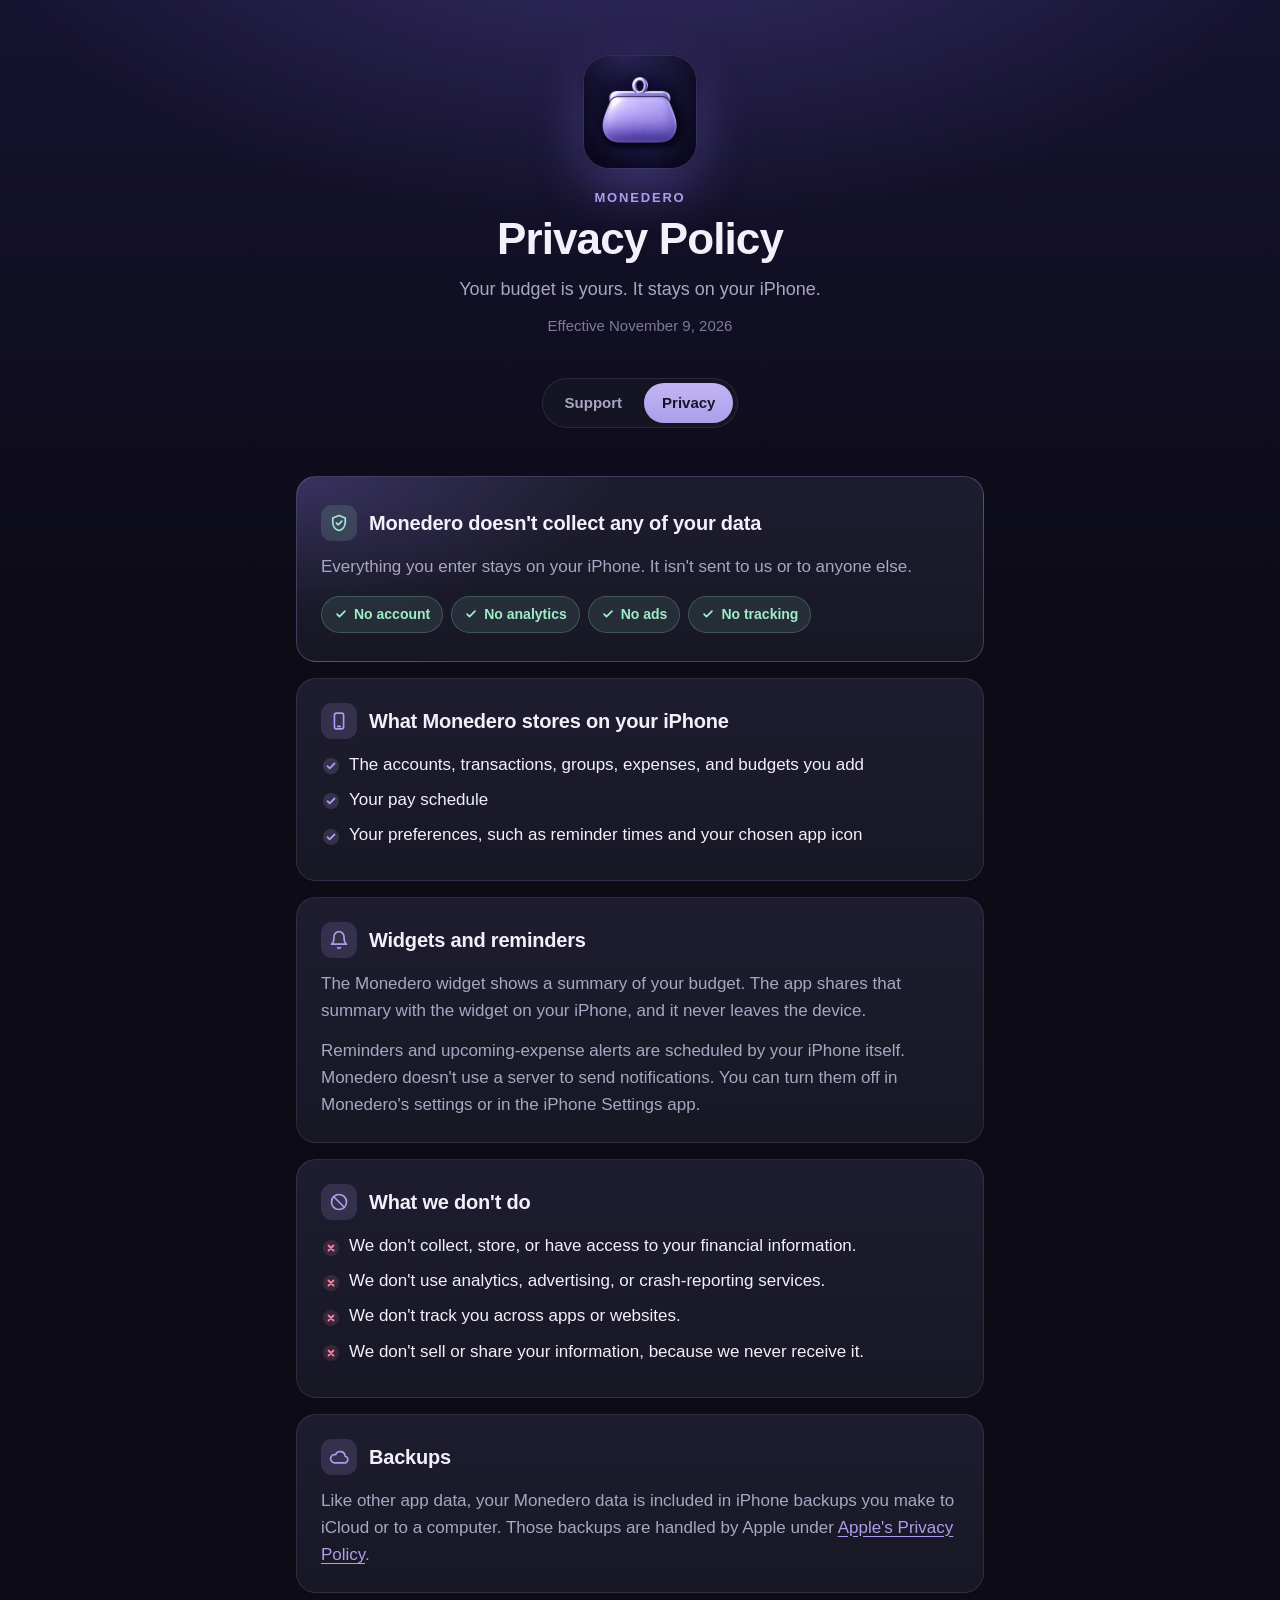
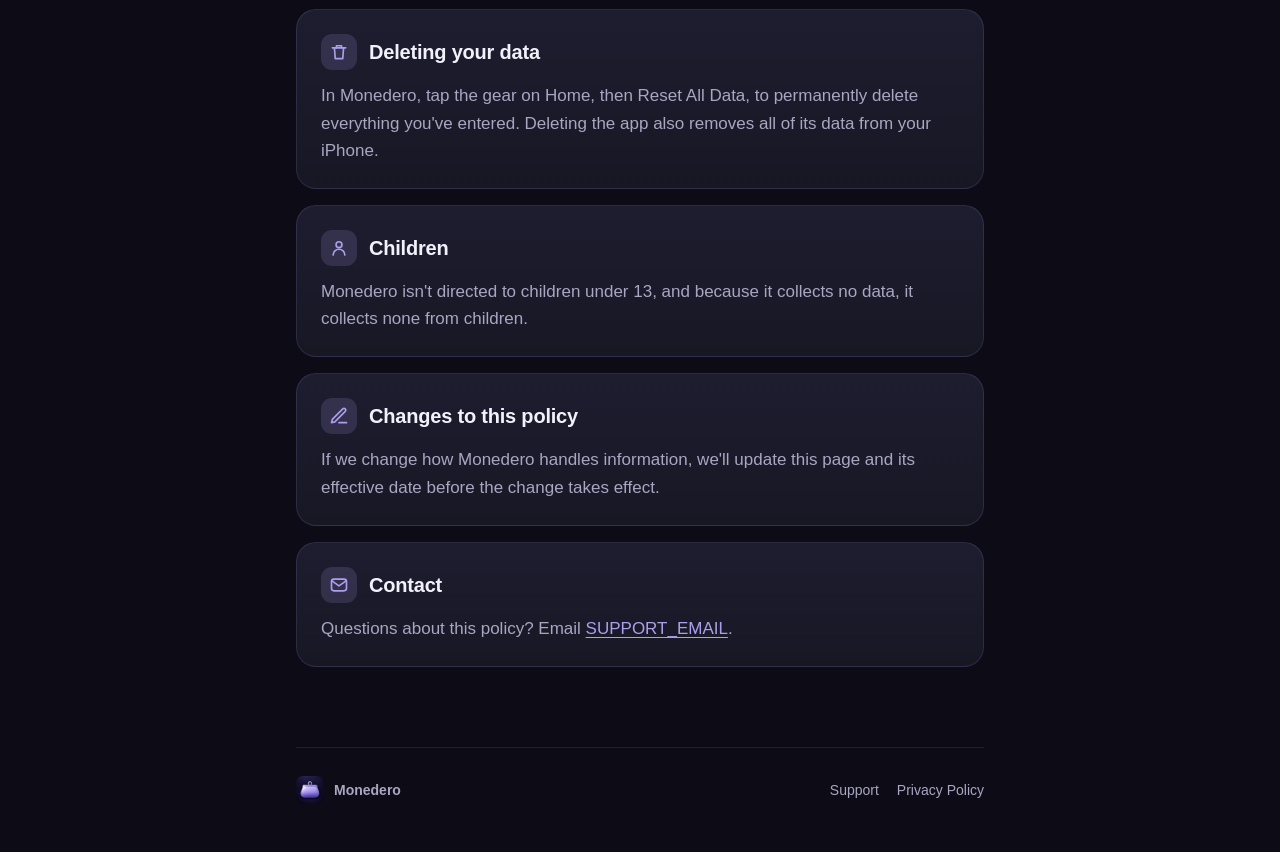
==== privacy.html @ c55773bd "Monedero support and privacy pages" ====
<!doctype html>
<html lang="en">
<head>
<meta charset="utf-8">
<meta name="viewport" content="width=device-width, initial-scale=1">
<title>Monedero Privacy Policy</title>
<meta name="description" content="Monedero doesn't collect your data. Your budget stays on your iPhone.">
<meta name="theme-color" content="#161331">
<meta property="og:title" content="Monedero Privacy Policy">
<meta property="og:description" content="Monedero doesn't collect your data. Your budget stays on your iPhone.">
<meta property="og:image" content="assets/icon-512.png">
<link rel="icon" type="image/png" href="assets/favicon.png">
<link rel="apple-touch-icon" href="assets/apple-touch-icon.png">
<link rel="stylesheet" href="styles.css">
</head>
<body>
<div class="wrap">
  <header class="hero">
    <img class="icon" src="assets/icon-256.png" srcset="assets/icon-256.png 1x, assets/icon-512.png 2x" alt="Monedero app icon">
    <p class="eyebrow">Monedero</p>
    <h1>Privacy Policy</h1>
    <p class="lede">Your budget is yours. It stays on your iPhone.</p>
    <p class="updated">Effective November 9, 2026</p>
    <nav class="tabs" aria-label="Pages">
      <a href="support.html">Support</a>
      <a href="privacy.html" aria-current="page">Privacy</a>
    </nav>
  </header>

  <main>
    <section class="card feature">
      <div class="card-head">
        <span class="badge positive" aria-hidden="true">
          <svg viewBox="0 0 24 24" fill="none" stroke="currentColor" stroke-width="2" stroke-linecap="round" stroke-linejoin="round"><path d="M12 3 4.5 6v5.5c0 4.6 3.2 8.4 7.5 9.5 4.3-1.1 7.5-4.9 7.5-9.5V6L12 3Z"/><path d="m8.8 12 2.2 2.2 4.4-4.5"/></svg>
        </span>
        <h2>Monedero doesn't collect any of your data</h2>
      </div>
      <p class="muted">Everything you enter stays on your iPhone. It isn't sent to us or to anyone else.</p>
      <ul class="chips" aria-label="What Monedero doesn't use">
        <li><svg viewBox="0 0 16 16" fill="none" stroke="currentColor" stroke-width="2" stroke-linecap="round" stroke-linejoin="round" aria-hidden="true"><path d="m3.5 8.2 2.8 2.8 6.2-6.3"/></svg>No account</li>
        <li><svg viewBox="0 0 16 16" fill="none" stroke="currentColor" stroke-width="2" stroke-linecap="round" stroke-linejoin="round" aria-hidden="true"><path d="m3.5 8.2 2.8 2.8 6.2-6.3"/></svg>No analytics</li>
        <li><svg viewBox="0 0 16 16" fill="none" stroke="currentColor" stroke-width="2" stroke-linecap="round" stroke-linejoin="round" aria-hidden="true"><path d="m3.5 8.2 2.8 2.8 6.2-6.3"/></svg>No ads</li>
        <li><svg viewBox="0 0 16 16" fill="none" stroke="currentColor" stroke-width="2" stroke-linecap="round" stroke-linejoin="round" aria-hidden="true"><path d="m3.5 8.2 2.8 2.8 6.2-6.3"/></svg>No tracking</li>
      </ul>
    </section>

    <section class="card">
      <div class="card-head">
        <span class="badge" aria-hidden="true">
          <svg viewBox="0 0 24 24" fill="none" stroke="currentColor" stroke-width="2" stroke-linecap="round" stroke-linejoin="round"><rect x="6.5" y="2.5" width="11" height="19" rx="2.5"/><path d="M10.5 18.5h3"/></svg>
        </span>
        <h2>What Monedero stores on your iPhone</h2>
      </div>
      <ul class="checks">
        <li>The accounts, transactions, groups, expenses, and budgets you add</li>
        <li>Your pay schedule</li>
        <li>Your preferences, such as reminder times and your chosen app icon</li>
      </ul>
    </section>

    <section class="card">
      <div class="card-head">
        <span class="badge" aria-hidden="true">
          <svg viewBox="0 0 24 24" fill="none" stroke="currentColor" stroke-width="2" stroke-linecap="round" stroke-linejoin="round"><path d="M6 8a6 6 0 0 1 12 0c0 7 3 9 3 9H3s3-2 3-9"/><path d="M10.3 21a1.9 1.9 0 0 0 3.4 0"/></svg>
        </span>
        <h2>Widgets and reminders</h2>
      </div>
      <p class="muted">The Monedero widget shows a summary of your budget. The app shares that summary with the widget on your iPhone, and it never leaves the device.</p>
      <p class="muted">Reminders and upcoming-expense alerts are scheduled by your iPhone itself. Monedero doesn't use a server to send notifications. You can turn them off in Monedero's settings or in the iPhone Settings app.</p>
    </section>

    <section class="card">
      <div class="card-head">
        <span class="badge" aria-hidden="true">
          <svg viewBox="0 0 24 24" fill="none" stroke="currentColor" stroke-width="2" stroke-linecap="round" stroke-linejoin="round"><circle cx="12" cy="12" r="9"/><path d="m5.7 5.7 12.6 12.6"/></svg>
        </span>
        <h2>What we don't do</h2>
      </div>
      <ul class="checks no">
        <li>We don't collect, store, or have access to your financial information.</li>
        <li>We don't use analytics, advertising, or crash-reporting services.</li>
        <li>We don't track you across apps or websites.</li>
        <li>We don't sell or share your information, because we never receive it.</li>
      </ul>
    </section>

    <section class="card">
      <div class="card-head">
        <span class="badge" aria-hidden="true">
          <svg viewBox="0 0 24 24" fill="none" stroke="currentColor" stroke-width="2" stroke-linecap="round" stroke-linejoin="round"><path d="M17.5 19H7a5 5 0 1 1 .9-9.9A6 6 0 0 1 19.4 11a4 4 0 0 1-1.9 8Z"/></svg>
        </span>
        <h2>Backups</h2>
      </div>
      <p class="muted">Like other app data, your Monedero data is included in iPhone backups you make to iCloud or to a computer. Those backups are handled by Apple under <a href="https://www.apple.com/legal/privacy/">Apple's Privacy Policy</a>.</p>
    </section>

    <section class="card">
      <div class="card-head">
        <span class="badge" aria-hidden="true">
          <svg viewBox="0 0 24 24" fill="none" stroke="currentColor" stroke-width="2" stroke-linecap="round" stroke-linejoin="round"><path d="M4 7h16"/><path d="M9 7V4.5h6V7"/><path d="M6.5 7l1 13h9l1-13"/></svg>
        </span>
        <h2>Deleting your data</h2>
      </div>
      <p class="muted">In Monedero, tap the gear on Home, then Reset All Data, to permanently delete everything you've entered. Deleting the app also removes all of its data from your iPhone.</p>
    </section>

    <section class="card">
      <div class="card-head">
        <span class="badge" aria-hidden="true">
          <svg viewBox="0 0 24 24" fill="none" stroke="currentColor" stroke-width="2" stroke-linecap="round" stroke-linejoin="round"><circle cx="12" cy="8" r="3.5"/><path d="M5 20.5a7 7 0 0 1 14 0"/></svg>
        </span>
        <h2>Children</h2>
      </div>
      <p class="muted">Monedero isn't directed to children under 13, and because it collects no data, it collects none from children.</p>
    </section>

    <section class="card">
      <div class="card-head">
        <span class="badge" aria-hidden="true">
          <svg viewBox="0 0 24 24" fill="none" stroke="currentColor" stroke-width="2" stroke-linecap="round" stroke-linejoin="round"><path d="M12 20h9"/><path d="M16.5 3.5a2.1 2.1 0 0 1 3 3L7 19l-4 1 1-4 12.5-12.5Z"/></svg>
        </span>
        <h2>Changes to this policy</h2>
      </div>
      <p class="muted">If we change how Monedero handles information, we'll update this page and its effective date before the change takes effect.</p>
    </section>

    <section class="card">
      <div class="card-head">
        <span class="badge" aria-hidden="true">
          <svg viewBox="0 0 24 24" fill="none" stroke="currentColor" stroke-width="2" stroke-linecap="round" stroke-linejoin="round"><rect x="3" y="5" width="18" height="14" rx="3"/><path d="m3.5 7 8.5 6 8.5-6"/></svg>
        </span>
        <h2>Contact</h2>
      </div>
      <p class="muted">Questions about this policy? Email <a href="mailto:SUPPORT_EMAIL">SUPPORT_EMAIL</a>.</p>
    </section>
  </main>

  <footer>
    <span class="footer-brand"><img src="assets/favicon.png" alt="">Monedero</span>
    <nav aria-label="Footer">
      <a href="support.html">Support</a>
      <a href="privacy.html">Privacy Policy</a>
    </nav>
  </footer>
</div>
</body>
</html>
---- styles.css ----
/* Monedero site — dark only, like the app. Palette from the app's Theme. */
:root {
  --canvas: #0C0B16;
  --canvas-2: #161331;
  --surface: #171724;
  --surface-2: #1E1D30;
  --border: rgba(172, 158, 235, 0.14);
  --text: #F2F1FA;
  --muted: #A9A6C2;
  --faint: #7D7A98;
  --accent: #AC9EEB;
  --accent-deep: #7B68D9;
  --positive: #A0ECC9;
  --radius: 20px;
  color-scheme: dark;
}

* { box-sizing: border-box; }

html { background: var(--canvas); }

body {
  margin: 0;
  min-height: 100vh;
  color: var(--text);
  font: 17px/1.6 -apple-system, BlinkMacSystemFont, "SF Pro Text", "Segoe UI", Roboto, sans-serif;
  -webkit-font-smoothing: antialiased;
  /* Navy → purple wash, with a lavender glow behind the icon. */
  background:
    radial-gradient(60rem 32rem at 50% -8rem, rgba(123, 104, 217, 0.32), transparent 70%),
    linear-gradient(180deg, var(--canvas-2) 0%, var(--canvas) 38rem);
  background-repeat: no-repeat;
}

a { color: var(--accent); text-underline-offset: 3px; }
a:hover { color: #C7BDF3; }

.wrap { max-width: 720px; margin: 0 auto; padding: 0 16px; }

/* Hero */
.hero { text-align: center; padding: 56px 0 8px; }

.icon {
  width: 112px;
  height: 112px;
  border-radius: 25px; /* iOS icon corner */
  display: block;
  margin: 0 auto 20px;
  box-shadow:
    0 0 0 1px rgba(255, 255, 255, 0.06),
    0 18px 50px rgba(123, 104, 217, 0.45),
    0 4px 14px rgba(0, 0, 0, 0.5);
}

.eyebrow {
  margin: 0 0 6px;
  font-size: 13px;
  font-weight: 600;
  letter-spacing: 0.14em;
  text-transform: uppercase;
  color: var(--accent);
}

h1 {
  margin: 0 0 12px;
  font-size: clamp(34px, 7vw, 44px);
  line-height: 1.1;
  letter-spacing: -0.02em;
}

.lede {
  max-width: 34rem;
  margin: 0 auto;
  color: var(--muted);
  font-size: 18px;
}

/* Segmented control, like the app's Home tabs */
.tabs {
  display: inline-flex;
  gap: 4px;
  margin: 28px auto 0;
  padding: 4px;
  border-radius: 999px;
  background: rgba(23, 23, 36, 0.8);
  border: 1px solid var(--border);
}
.tabs a {
  padding: 8px 18px;
  border-radius: 999px;
  color: var(--muted);
  font-size: 15px;
  font-weight: 600;
  text-decoration: none;
}
.tabs a:hover { color: var(--text); }
.tabs a[aria-current="page"] {
  color: #17142C;
  background: linear-gradient(180deg, #C2B6F2, var(--accent));
}

/* Cards and sections */
main { padding: 40px 0 24px; }

.card {
  background: linear-gradient(180deg, var(--surface-2), var(--surface));
  border: 1px solid var(--border);
  border-radius: var(--radius);
  padding: 24px;
  margin-bottom: 16px;
}
.card p:last-child, .card ul:last-child { margin-bottom: 0; }

.card-head {
  display: flex;
  align-items: center;
  gap: 12px;
  margin-bottom: 12px;
}

.badge {
  flex: none;
  width: 36px;
  height: 36px;
  border-radius: 11px;
  display: grid;
  place-items: center;
  background: rgba(172, 158, 235, 0.16);
  color: var(--accent);
}
.badge svg { width: 20px; height: 20px; }
.badge.positive { background: rgba(160, 236, 201, 0.14); color: var(--positive); }

h2 { margin: 0; font-size: 20px; line-height: 1.3; letter-spacing: -0.01em; }

.section-title {
  margin: 40px 0 14px;
  font-size: 13px;
  font-weight: 600;
  letter-spacing: 0.14em;
  text-transform: uppercase;
  color: var(--faint);
}

p, ul { margin: 0 0 12px; }
.muted { color: var(--muted); }

/* Highlighted card (contact, privacy summary) */
.feature {
  position: relative;
  padding: 28px 24px;
  background:
    radial-gradient(28rem 12rem at 0% 0%, rgba(123, 104, 217, 0.28), transparent 70%),
    linear-gradient(180deg, var(--surface-2), var(--surface));
  border-color: rgba(172, 158, 235, 0.28);
}

.button {
  display: inline-flex;
  align-items: center;
  gap: 10px;
  margin-top: 8px;
  padding: 12px 22px;
  border-radius: 999px;
  background: linear-gradient(180deg, #C2B6F2, var(--accent));
  color: #17142C;
  font-weight: 700;
  text-decoration: none;
  word-break: break-all;
  box-shadow: 0 8px 24px rgba(123, 104, 217, 0.35);
}
.button:hover { color: #17142C; filter: brightness(1.05); }
.button svg { width: 18px; height: 18px; flex: none; }

/* Privacy promises */
.chips {
  display: flex;
  flex-wrap: wrap;
  gap: 8px;
  margin-top: 16px;
  padding: 0;
  list-style: none;
}
.chips li {
  display: inline-flex;
  align-items: center;
  gap: 6px;
  margin: 0;
  padding: 6px 12px;
  border-radius: 999px;
  background: rgba(160, 236, 201, 0.1);
  border: 1px solid rgba(160, 236, 201, 0.22);
  color: var(--positive);
  font-size: 14px;
  font-weight: 600;
}
.chips svg { width: 14px; height: 14px; }

.checks { padding: 0; list-style: none; }
.checks li {
  position: relative;
  margin-bottom: 8px;
  padding-left: 28px;
}
.checks li::before {
  content: "";
  position: absolute;
  left: 2px;
  top: 0.45em;
  width: 16px;
  height: 16px;
  border-radius: 50%;
  background: rgba(172, 158, 235, 0.18)
    url("data:image/svg+xml,%3Csvg xmlns='http://www.w3.org/2000/svg' viewBox='0 0 16 16'%3E%3Cpath d='M4.5 8.2l2.2 2.2 4.8-4.9' fill='none' stroke='%23AC9EEB' stroke-width='1.8' stroke-linecap='round' stroke-linejoin='round'/%3E%3C/svg%3E")
    center / 16px no-repeat;
}
.checks.no li::before {
  background: rgba(242, 130, 164, 0.14)
    url("data:image/svg+xml,%3Csvg xmlns='http://www.w3.org/2000/svg' viewBox='0 0 16 16'%3E%3Cpath d='M5.5 5.5l5 5m0-5l-5 5' fill='none' stroke='%23F282A4' stroke-width='1.8' stroke-linecap='round'/%3E%3C/svg%3E")
    center / 16px no-repeat;
}

/* FAQ accordion */
.faq details {
  background: linear-gradient(180deg, var(--surface-2), var(--surface));
  border: 1px solid var(--border);
  border-radius: 16px;
  margin-bottom: 10px;
  transition: border-color 0.2s;
}
.faq details[open] { border-color: rgba(172, 158, 235, 0.3); }
.faq summary {
  display: flex;
  align-items: center;
  justify-content: space-between;
  gap: 16px;
  padding: 18px 20px;
  font-weight: 600;
  cursor: pointer;
  list-style: none;
}
.faq summary::-webkit-details-marker { display: none; }
.faq summary::after {
  content: "";
  flex: none;
  width: 10px;
  height: 10px;
  margin-right: 4px;
  border-right: 2px solid var(--accent);
  border-bottom: 2px solid var(--accent);
  transform: rotate(45deg) translateY(-3px);
  transition: transform 0.2s;
}
.faq details[open] summary::after { transform: rotate(-135deg) translateY(-2px); }
.faq details p { margin: 0; padding: 0 20px 18px; color: var(--muted); }

.updated { color: var(--faint); font-size: 15px; margin-top: 10px; }

/* Footer */
footer {
  margin-top: 40px;
  padding: 28px 0 48px;
  border-top: 1px solid var(--border);
  display: flex;
  flex-wrap: wrap;
  align-items: center;
  justify-content: space-between;
  gap: 12px;
  color: var(--faint);
  font-size: 14px;
}
.footer-brand { display: flex; align-items: center; gap: 10px; color: var(--muted); font-weight: 600; }
.footer-brand img { width: 28px; height: 28px; border-radius: 7px; }
footer nav { display: flex; gap: 18px; }
footer nav a { color: var(--muted); text-decoration: none; }
footer nav a:hover { color: var(--text); }

@media (max-width: 480px) {
  .hero { padding-top: 40px; }
  .icon { width: 96px; height: 96px; border-radius: 21px; }
  .card, .feature { padding: 20px; }
}
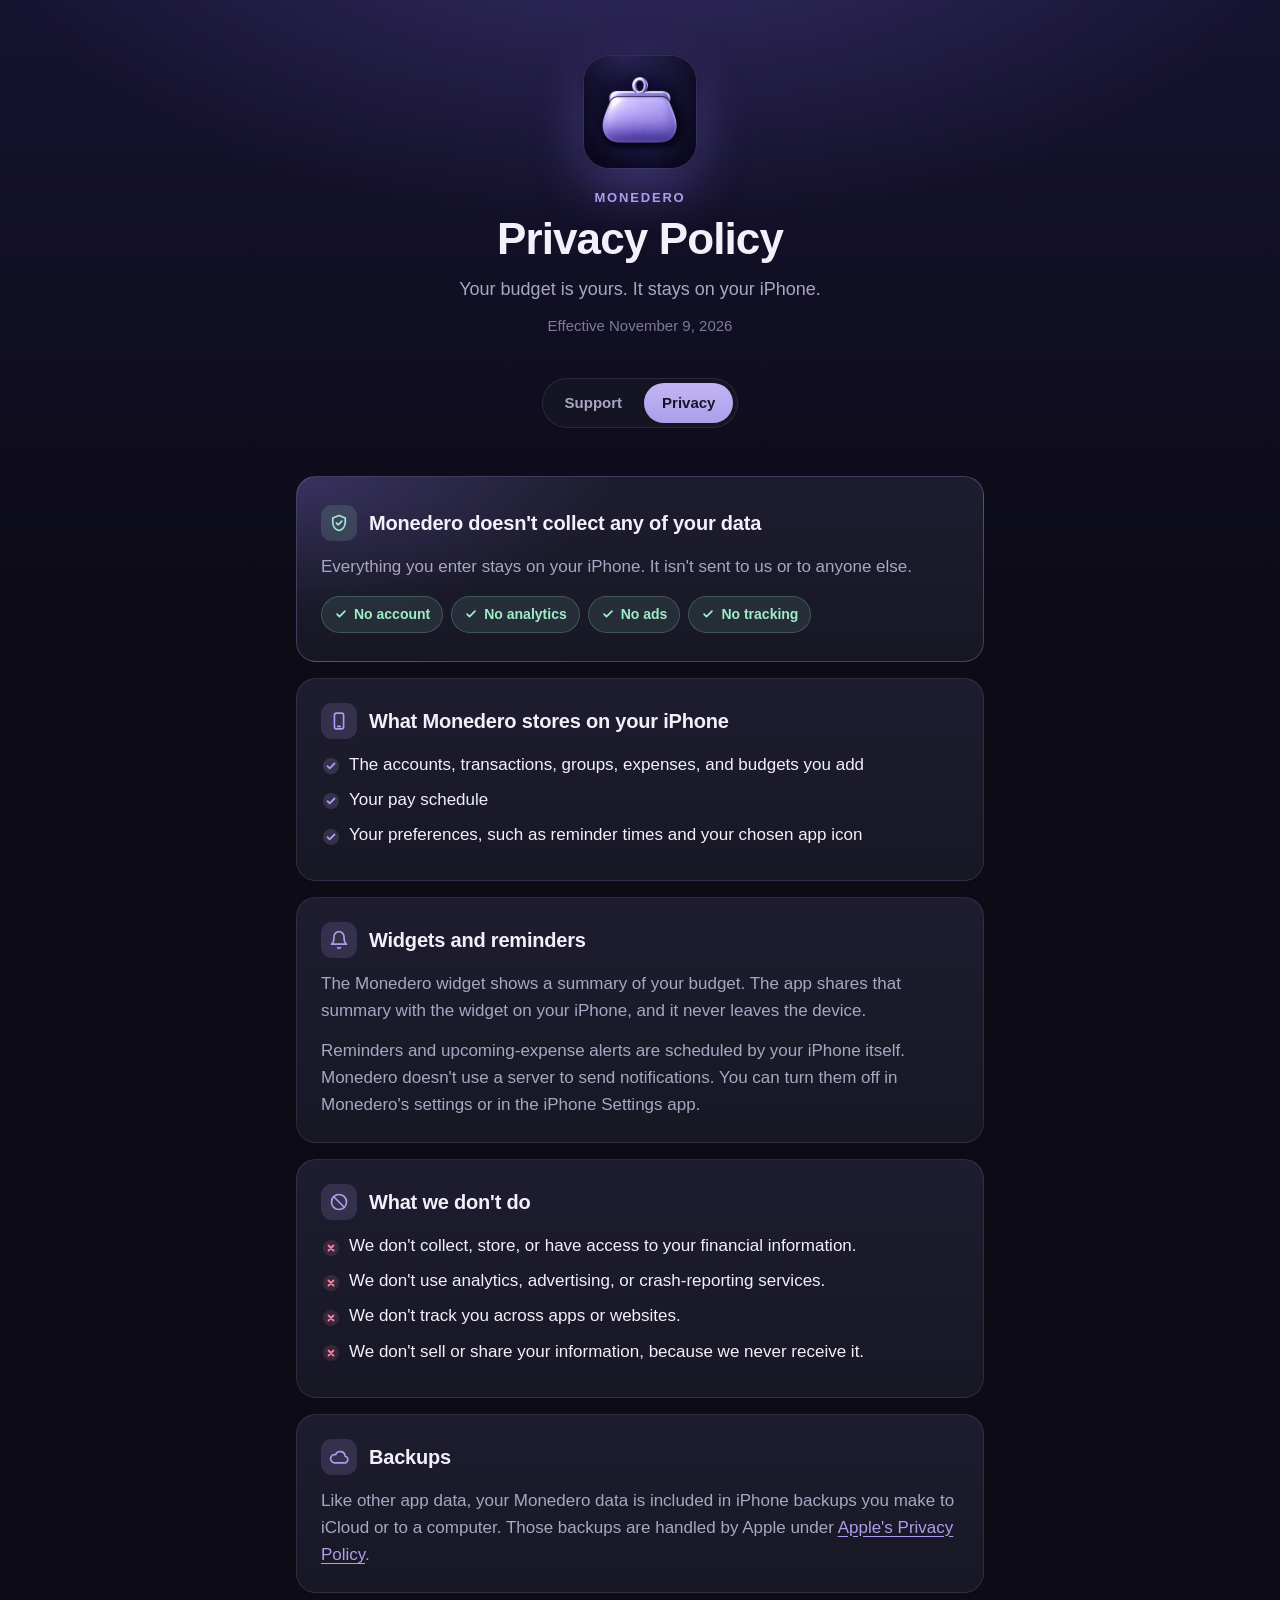
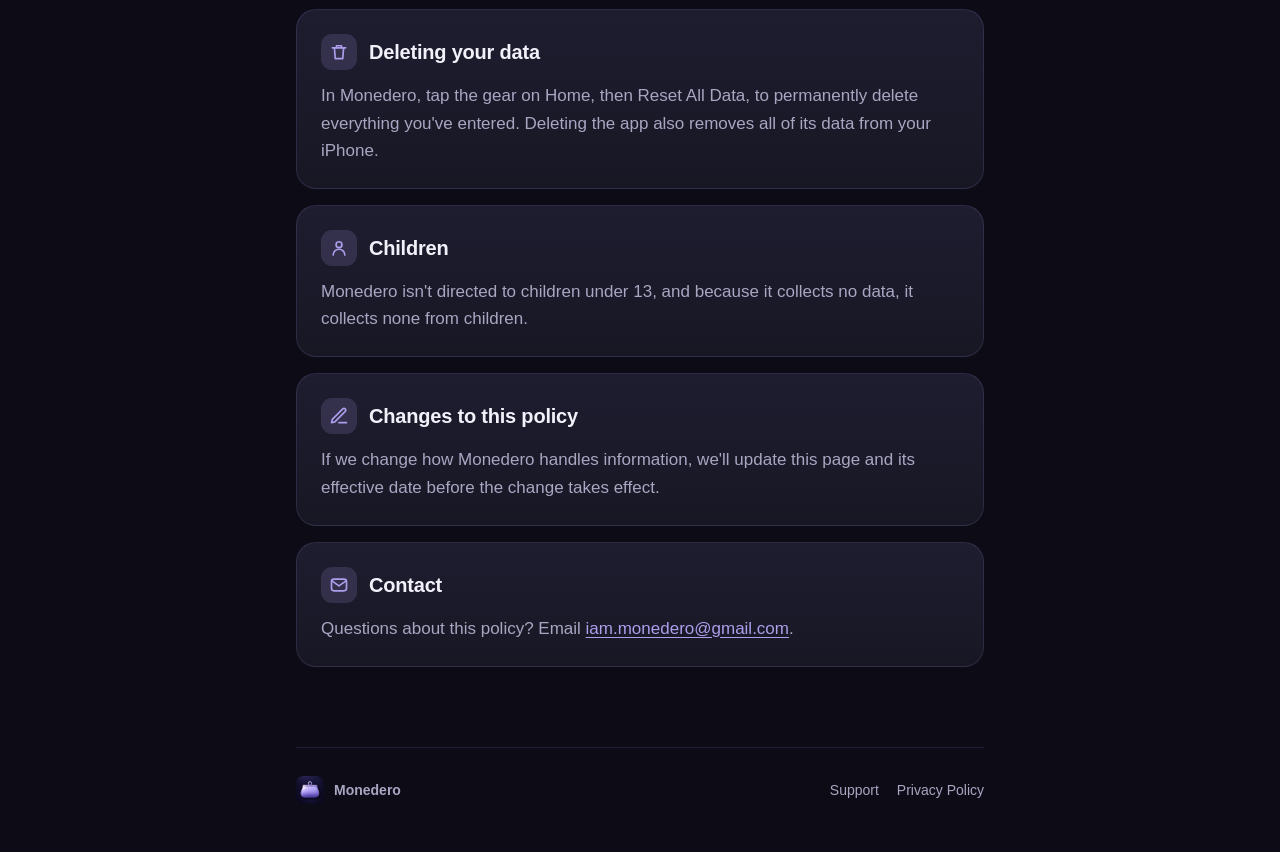
==== commit 7a607da5: "Add support email" ====
--- a/privacy.html
+++ b/privacy.html
@@ -131,7 +131,7 @@
         </span>
         <h2>Contact</h2>
       </div>
-      <p class="muted">Questions about this policy? Email <a href="mailto:SUPPORT_EMAIL">SUPPORT_EMAIL</a>.</p>
+      <p class="muted">Questions about this policy? Email <a href="mailto:iam.monedero@gmail.com">iam.monedero@gmail.com</a>.</p>
     </section>
   </main>
 
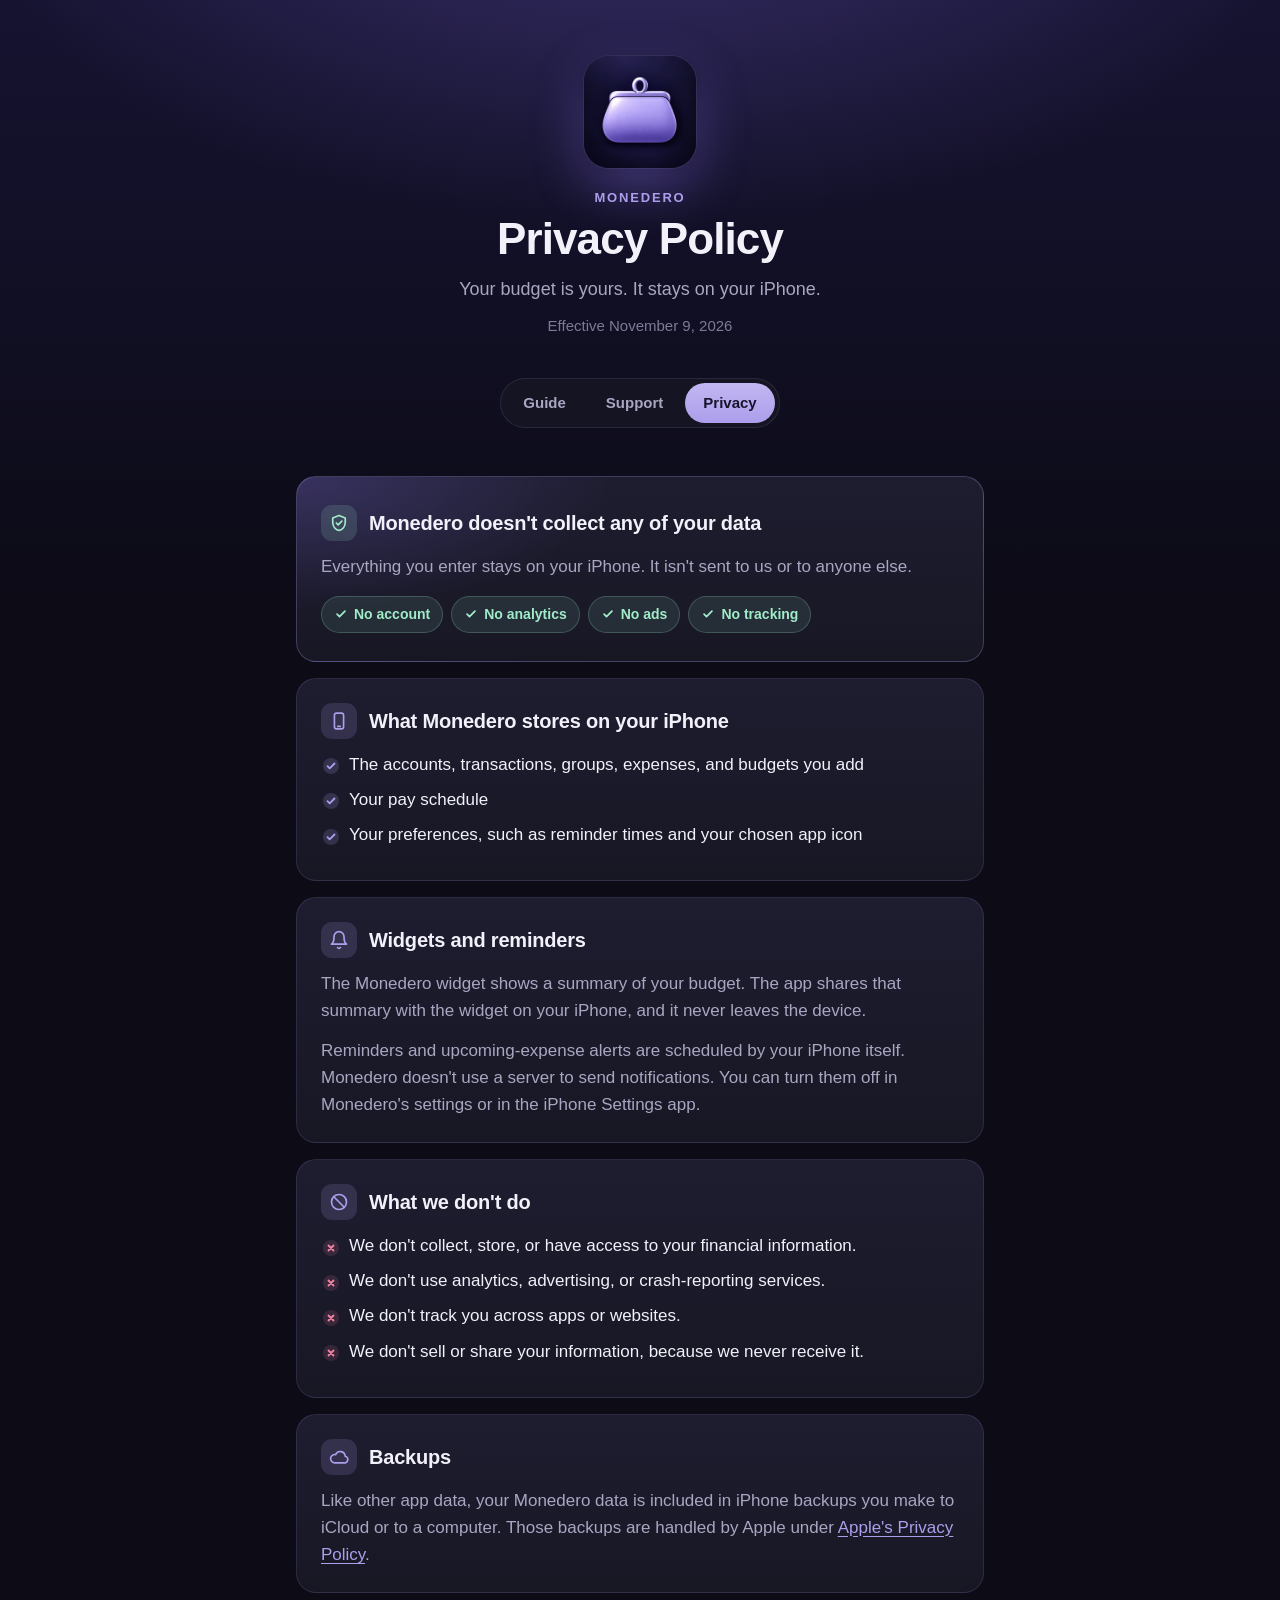
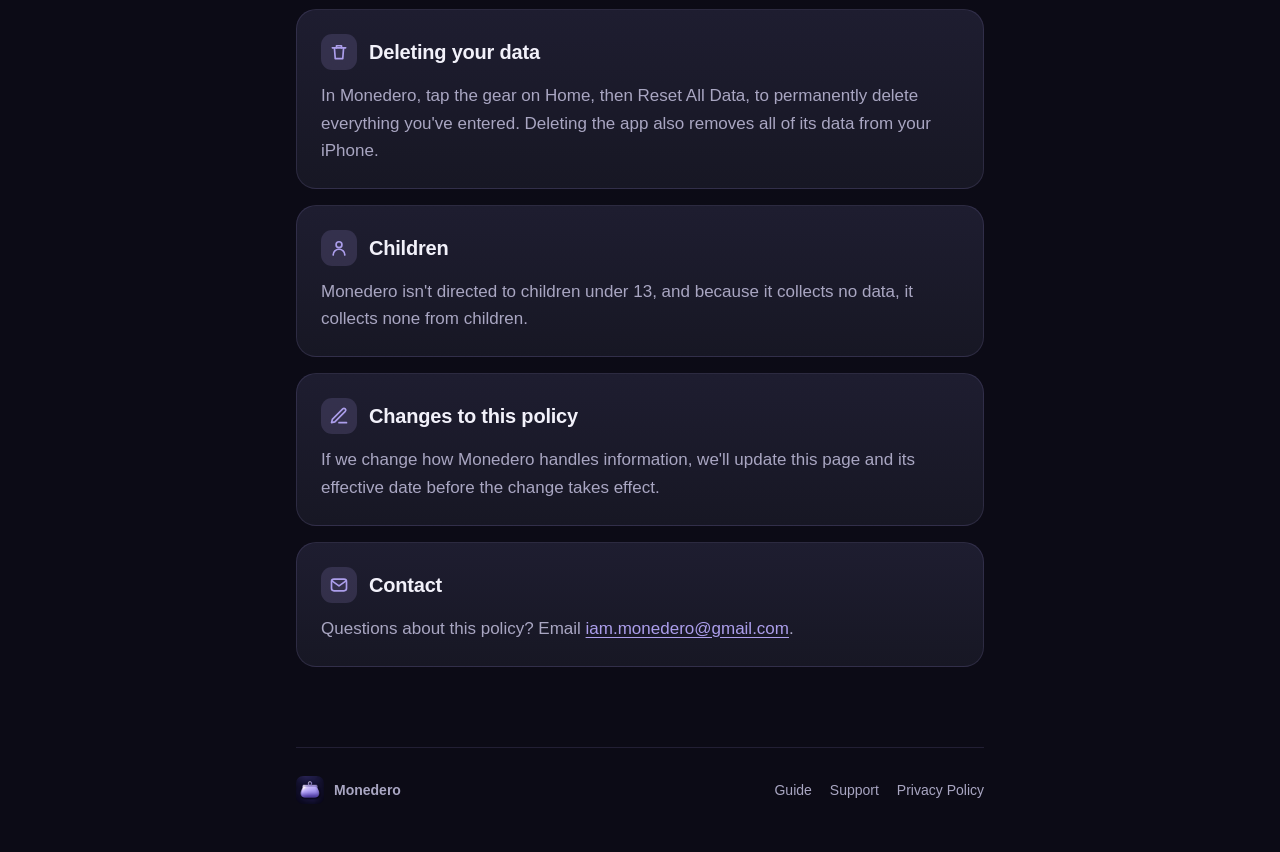
==== commit 521fd703: "Add How to Use Monedero guide with screenshots" ====
--- a/privacy.html
+++ b/privacy.html
@@ -22,6 +22,7 @@
     <p class="lede">Your budget is yours. It stays on your iPhone.</p>
     <p class="updated">Effective November 9, 2026</p>
     <nav class="tabs" aria-label="Pages">
+      <a href="guide.html">Guide</a>
       <a href="support.html">Support</a>
       <a href="privacy.html" aria-current="page">Privacy</a>
     </nav>
@@ -138,6 +139,7 @@
   <footer>
     <span class="footer-brand"><img src="assets/favicon.png" alt="">Monedero</span>
     <nav aria-label="Footer">
+      <a href="guide.html">Guide</a>
       <a href="support.html">Support</a>
       <a href="privacy.html">Privacy Policy</a>
     </nav>
--- a/styles.css
+++ b/styles.css
@@ -280,3 +280,156 @@
   .icon { width: 96px; height: 96px; border-radius: 21px; }
   .card, .feature { padding: 20px; }
 }
+
+/* ---------- Guide ---------- */
+.wrap.wide { max-width: 1000px; }
+.wrap.wide .hero .lede { max-width: 38rem; }
+
+/* The three ideas behind Monedero */
+.ideas {
+  display: grid;
+  grid-template-columns: repeat(3, 1fr);
+  gap: 12px;
+  margin: 0;
+  padding: 0;
+  list-style: none;
+}
+.ideas li { margin: 0; }
+.ideas .card { height: 100%; margin: 0; }
+.ideas h3 { margin: 0 0 6px; font-size: 17px; }
+.ideas p { margin: 0; color: var(--muted); font-size: 15px; }
+
+/* Table of contents */
+.toc {
+  display: flex;
+  flex-wrap: wrap;
+  gap: 8px;
+  margin: 0;
+  padding: 0;
+  list-style: none;
+}
+.toc li { margin: 0; }
+.toc a {
+  display: inline-flex;
+  align-items: center;
+  gap: 8px;
+  padding: 8px 14px 8px 8px;
+  border-radius: 999px;
+  background: var(--surface);
+  border: 1px solid var(--border);
+  color: var(--text);
+  font-size: 15px;
+  font-weight: 600;
+  text-decoration: none;
+}
+.toc a:hover { border-color: rgba(172, 158, 235, 0.4); }
+.toc .n {
+  display: grid;
+  place-items: center;
+  width: 24px;
+  height: 24px;
+  border-radius: 50%;
+  background: rgba(172, 158, 235, 0.18);
+  color: var(--accent);
+  font-size: 13px;
+}
+
+/* A step: text beside one or two phones */
+.step {
+  display: grid;
+  grid-template-columns: minmax(0, 1fr) auto;
+  gap: 48px;
+  align-items: center;
+  padding: 56px 0;
+  border-top: 1px solid var(--border);
+  scroll-margin-top: 16px;
+}
+/* Alternate sides: phones on the left, text in the wide column on the right. */
+.step.flip { grid-template-columns: auto minmax(0, 1fr); }
+.step.flip .step-text { order: 2; }
+.step-num {
+  display: inline-flex;
+  align-items: center;
+  gap: 8px;
+  margin: 0 0 10px;
+  color: var(--accent);
+  font-size: 13px;
+  font-weight: 700;
+  letter-spacing: 0.14em;
+  text-transform: uppercase;
+}
+.step h2 { font-size: clamp(24px, 4vw, 30px); line-height: 1.2; letter-spacing: -0.02em; margin-bottom: 14px; }
+.step-text > p { color: var(--muted); }
+.step-text ul { color: var(--muted); padding-left: 0; list-style: none; }
+.step-text li { position: relative; padding-left: 22px; margin-bottom: 8px; }
+.step-text li::before {
+  content: "";
+  position: absolute;
+  left: 4px;
+  top: 0.62em;
+  width: 7px;
+  height: 7px;
+  border-radius: 50%;
+  background: var(--accent);
+}
+.step-text strong { color: var(--text); }
+
+.tip {
+  display: flex;
+  gap: 10px;
+  margin-top: 16px;
+  padding: 12px 14px;
+  border-radius: 14px;
+  background: rgba(160, 236, 201, 0.08);
+  border: 1px solid rgba(160, 236, 201, 0.2);
+  color: var(--text);
+  font-size: 15px;
+}
+.tip svg { flex: none; width: 18px; height: 18px; margin-top: 3px; color: var(--positive); }
+
+.phones { display: flex; gap: 20px; justify-content: center; }
+
+.phone {
+  margin: 0;
+  width: 260px;
+  text-align: center;
+}
+.phone img {
+  display: block;
+  width: 100%;
+  height: auto;
+  border-radius: 36px;
+  border: 6px solid #22213A;
+  box-shadow:
+    0 0 0 1px rgba(172, 158, 235, 0.25),
+    0 24px 60px rgba(0, 0, 0, 0.55),
+    0 8px 40px rgba(123, 104, 217, 0.18);
+  background: #0C0B16;
+}
+.phones .phone { width: 220px; }
+.phone figcaption { margin-top: 12px; color: var(--faint); font-size: 14px; }
+
+/* Quick tips grid */
+.tips {
+  display: grid;
+  grid-template-columns: repeat(2, 1fr);
+  gap: 12px;
+}
+.tips .card { margin: 0; }
+.tips h3 { margin: 0; font-size: 17px; }
+.tips p { margin: 0; color: var(--muted); font-size: 15px; }
+
+.cta { text-align: center; padding: 56px 0 8px; border-top: 1px solid var(--border); }
+.cta h2 { font-size: 26px; margin-bottom: 8px; }
+.cta p { color: var(--muted); }
+
+@media (max-width: 820px) {
+  .ideas, .tips { grid-template-columns: 1fr; }
+  .step { grid-template-columns: 1fr; gap: 28px; padding: 44px 0; }
+  .step.flip { grid-template-columns: 1fr; }
+  .step.flip .step-text { order: 0; }
+  .phone { width: min(260px, 78vw); margin: 0 auto; }
+  .phones .phone { width: min(200px, 42vw); }
+  .phones { gap: 12px; }
+  .phone img { border-radius: 28px; border-width: 5px; }
+}
